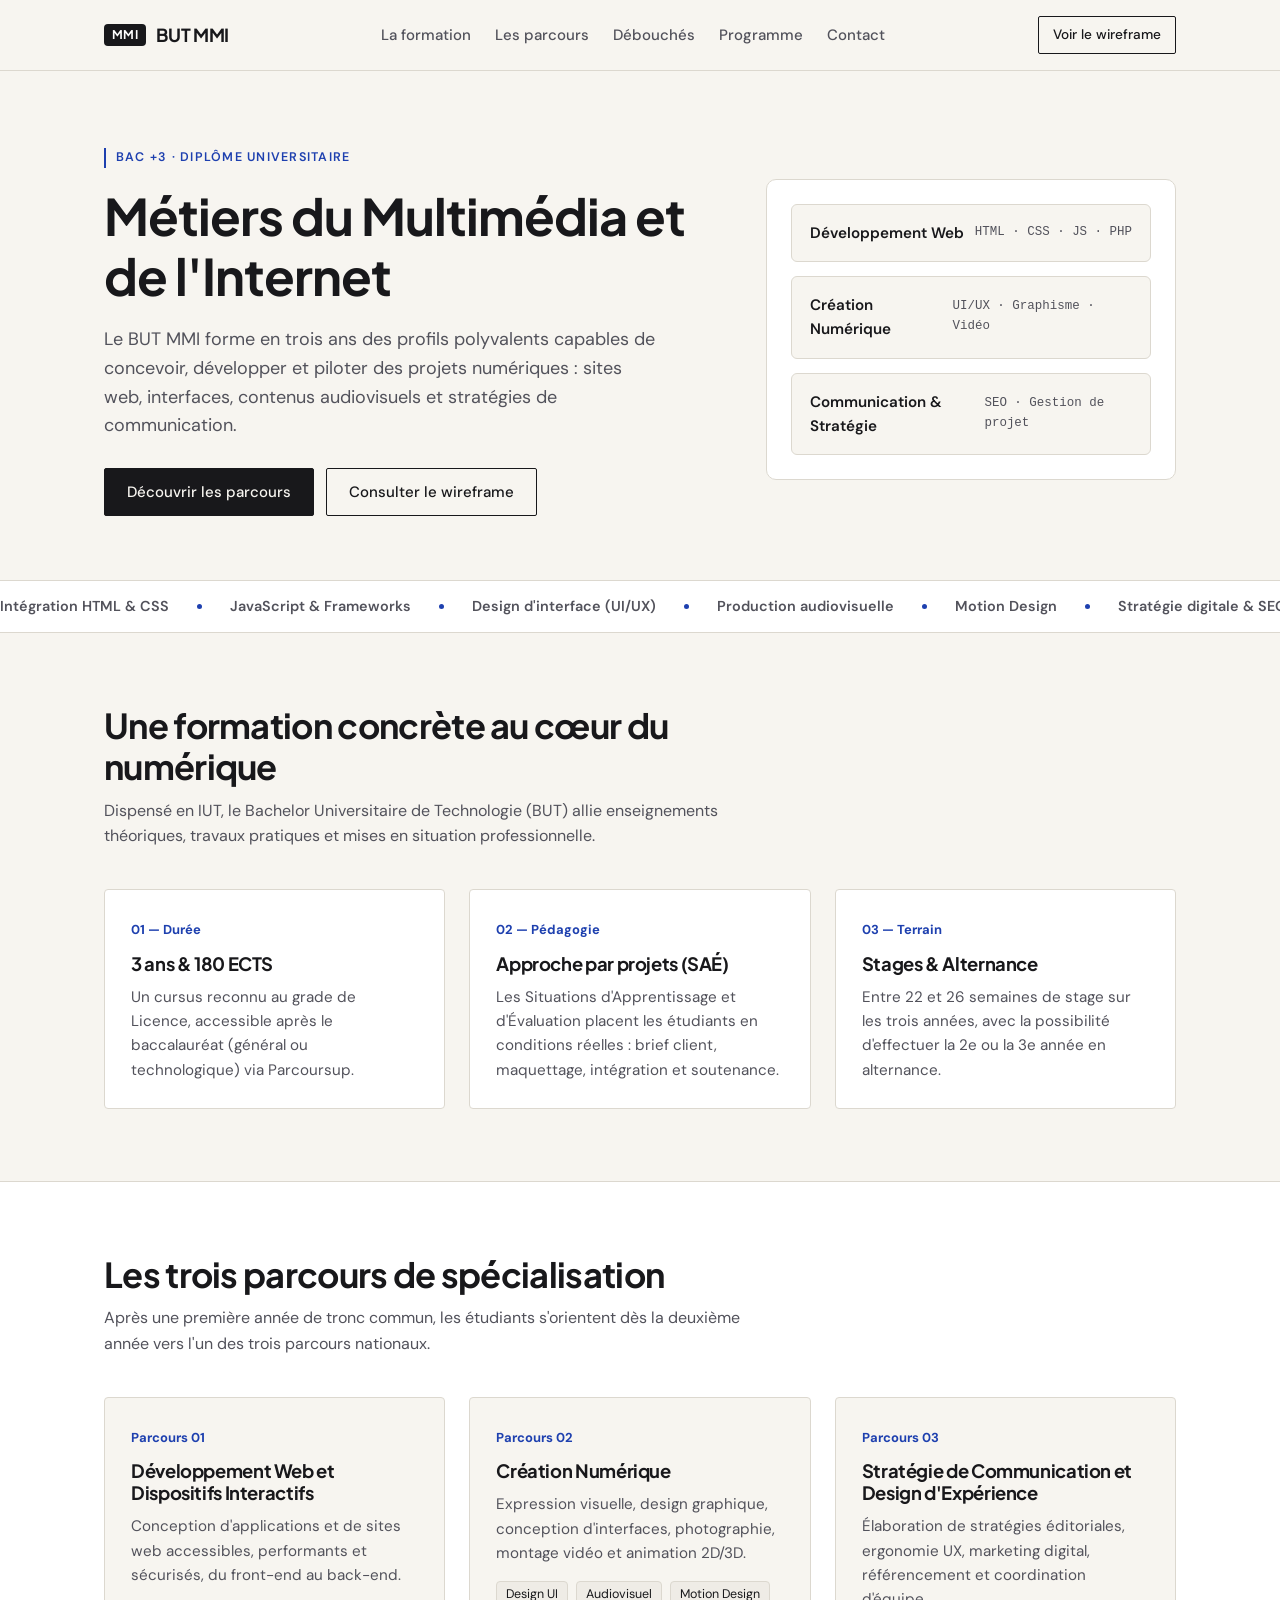
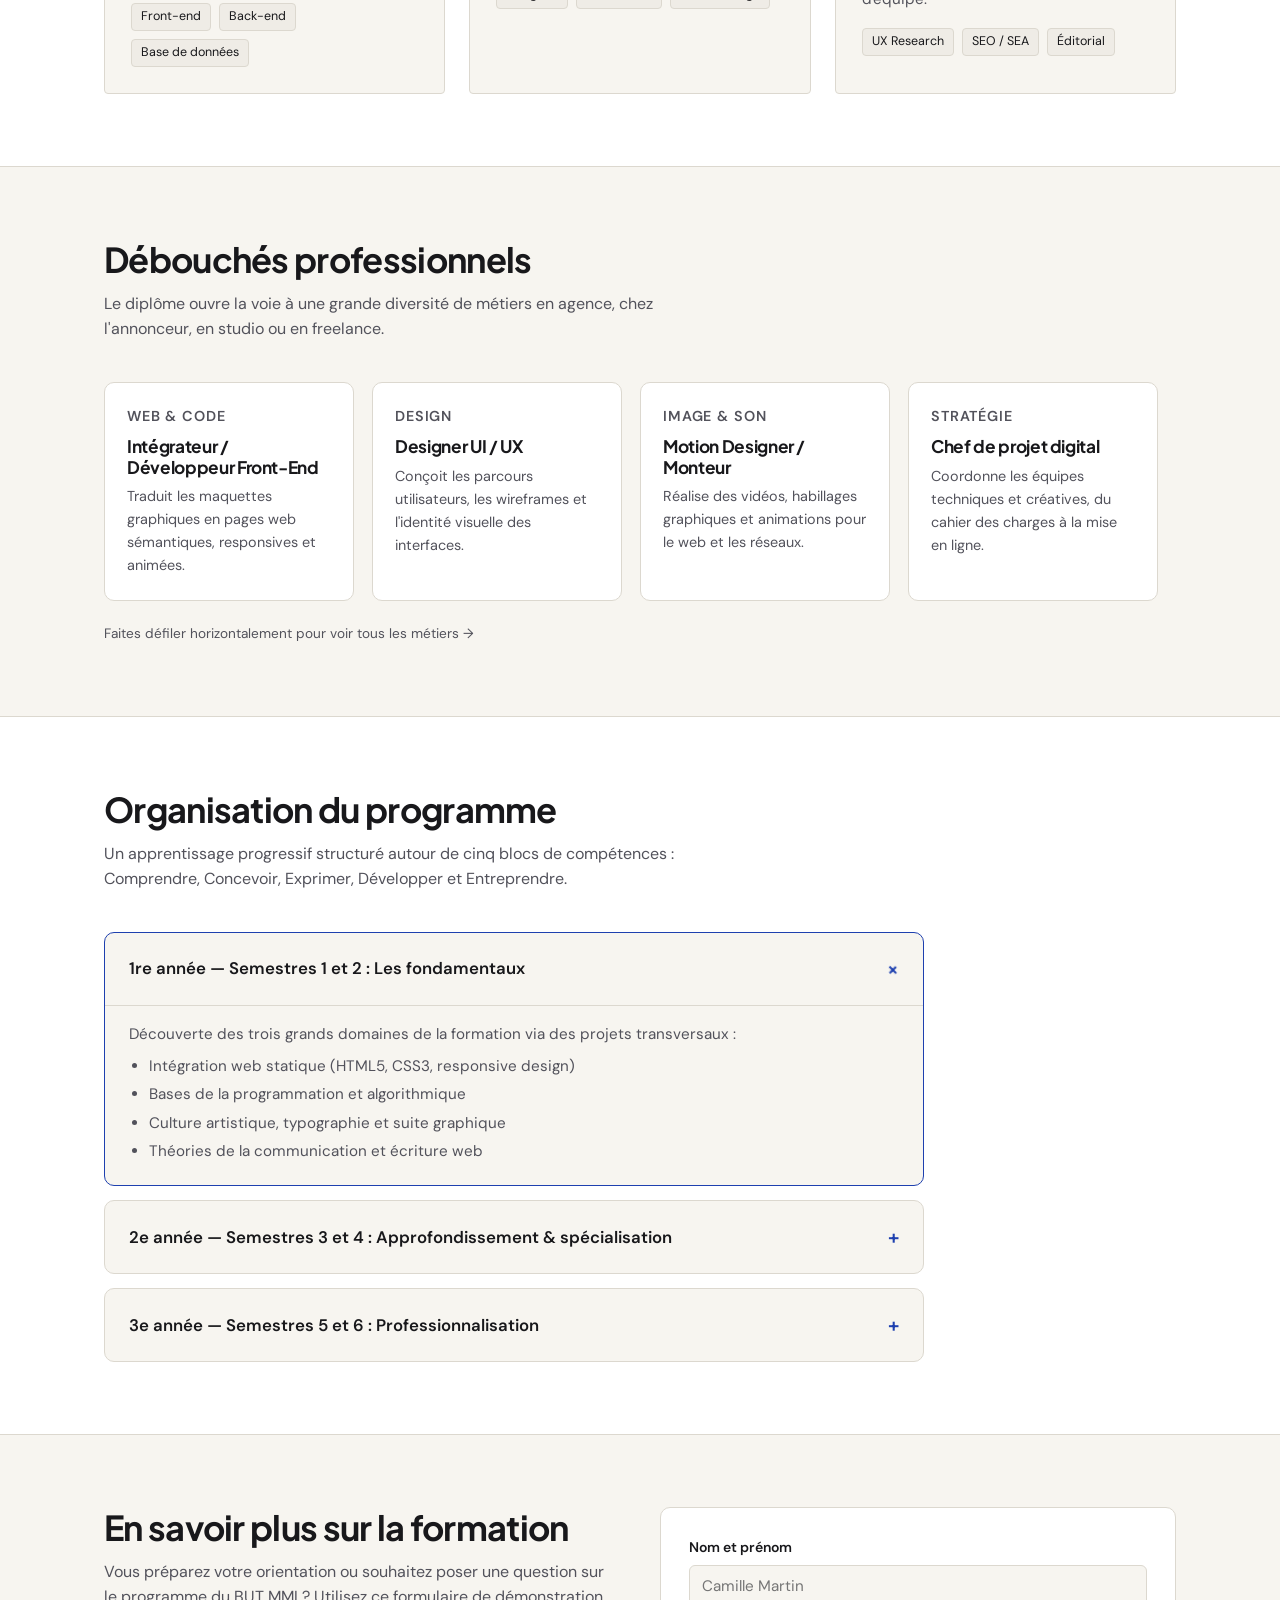
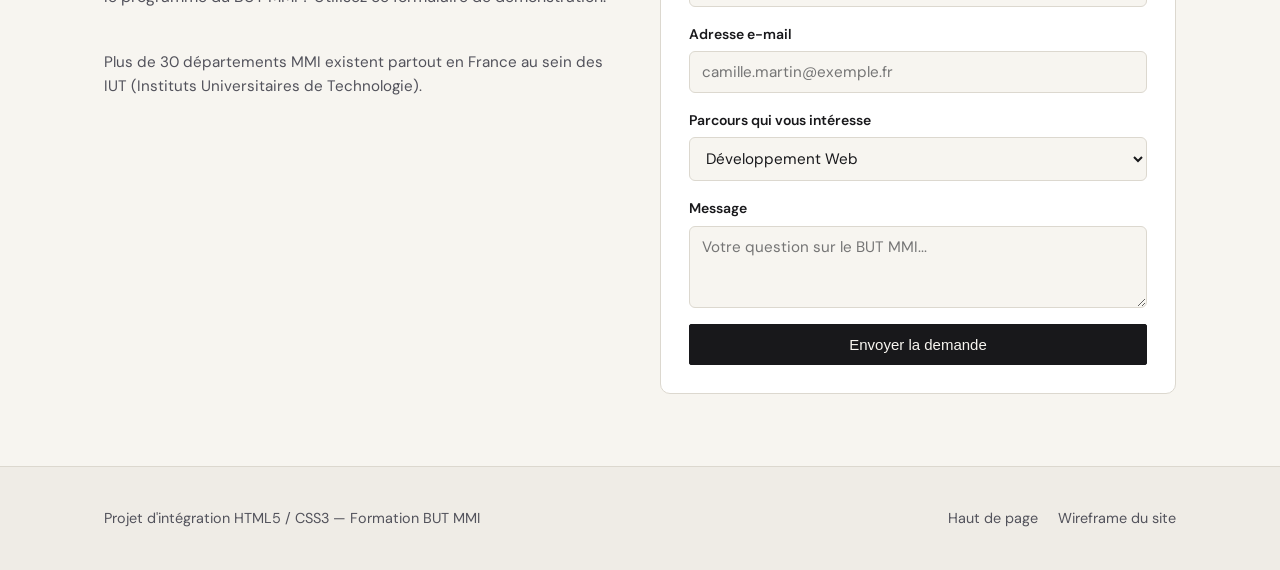
==== index.html @ 10b9d6cc "Intégration site BUT MMI + wireframe" ====
<!DOCTYPE html>
<html lang="fr">
<head>
  <meta charset="UTF-8">
  <meta name="viewport" content="width=device-width, initial-scale=1.0">
  <title>BUT MMI — Métiers du Multimédia et de l'Internet</title>
  <meta name="description" content="Présentation de la formation BUT MMI : parcours, programme, débouchés et compétences du numérique.">
  <link rel="preconnect" href="https://fonts.googleapis.com">
  <link rel="preconnect" href="https://fonts.gstatic.com" crossorigin>
  <link href="https://fonts.googleapis.com/css2?family=DM+Sans:wght@400;500;600&family=Plus+Jakarta+Sans:wght@600;700&display=swap" rel="stylesheet">
  <link rel="stylesheet" href="style.css">
</head>
<body>

  <!-- Navigation principale sticky -->
  <header class="site-header">
    <div class="container header-inner">
      <a href="#top" class="logo">
        <span class="logo-badge">MMI</span>
        <span>BUT MMI</span>
      </a>

      <nav aria-label="Navigation principale">
        <ul class="nav-list">
          <li><a href="#formation" class="nav-link">La formation</a></li>
          <li><a href="#parcours" class="nav-link">Les parcours</a></li>
          <li><a href="#debouches" class="nav-link">Débouchés</a></li>
          <li><a href="#programme" class="nav-link">Programme</a></li>
          <li><a href="#contact" class="nav-link">Contact</a></li>
        </ul>
      </nav>

      <a href="wireframe.html" class="nav-wireframe">Voir le wireframe</a>
    </div>
  </header>

  <main id="top">

    <!-- Section Hero -->
    <section class="hero">
      <div class="container hero-grid">
        <div class="anim-fade">
          <span class="eyebrow">Bac +3 · Diplôme universitaire</span>
          <h1>Métiers du Multimédia et de l'Internet</h1>
          <p class="hero-lead">
            Le BUT MMI forme en trois ans des profils polyvalents capables de concevoir,
            développer et piloter des projets numériques : sites web, interfaces,
            contenus audiovisuels et stratégies de communication.
          </p>
          <div class="hero-actions">
            <a href="#parcours" class="btn btn-primary">Découvrir les parcours</a>
            <a href="wireframe.html" class="btn btn-secondary">Consulter le wireframe</a>
          </div>
        </div>

        <aside class="hero-visual anim-fade anim-delay-2" aria-label="Les 3 piliers du BUT MMI">
          <div class="pillar-box">
            <span class="pillar-title">Développement Web</span>
            <span class="pillar-tag">HTML · CSS · JS · PHP</span>
          </div>
          <div class="pillar-box">
            <span class="pillar-title">Création Numérique</span>
            <span class="pillar-tag">UI/UX · Graphisme · Vidéo</span>
          </div>
          <div class="pillar-box">
            <span class="pillar-title">Communication &amp; Stratégie</span>
            <span class="pillar-tag">SEO · Gestion de projet</span>
          </div>
        </aside>
      </div>
    </section>

    <!-- Bandeau défilant horizontal (CSS pur) -->
    <div class="marquee" aria-label="Compétences enseignées en MMI">
      <div class="marquee-track">
        <div class="marquee-group">
          <span class="marquee-item">Intégration HTML &amp; CSS</span>
          <span class="marquee-dot" aria-hidden="true"></span>
          <span class="marquee-item">JavaScript &amp; Frameworks</span>
          <span class="marquee-dot" aria-hidden="true"></span>
          <span class="marquee-item">Design d'interface (UI/UX)</span>
          <span class="marquee-dot" aria-hidden="true"></span>
          <span class="marquee-item">Production audiovisuelle</span>
          <span class="marquee-dot" aria-hidden="true"></span>
          <span class="marquee-item">Motion Design</span>
          <span class="marquee-dot" aria-hidden="true"></span>
          <span class="marquee-item">Stratégie digitale &amp; SEO</span>
          <span class="marquee-dot" aria-hidden="true"></span>
          <span class="marquee-item">Gestion de projet agile</span>
          <span class="marquee-dot" aria-hidden="true"></span>
        </div>
        <!-- Duplication pour boucle continue sans coupure -->
        <div class="marquee-group" aria-hidden="true">
          <span class="marquee-item">Intégration HTML &amp; CSS</span>
          <span class="marquee-dot"></span>
          <span class="marquee-item">JavaScript &amp; Frameworks</span>
          <span class="marquee-dot"></span>
          <span class="marquee-item">Design d'interface (UI/UX)</span>
          <span class="marquee-dot"></span>
          <span class="marquee-item">Production audiovisuelle</span>
          <span class="marquee-dot"></span>
          <span class="marquee-item">Motion Design</span>
          <span class="marquee-dot"></span>
          <span class="marquee-item">Stratégie digitale &amp; SEO</span>
          <span class="marquee-dot"></span>
          <span class="marquee-item">Gestion de projet agile</span>
          <span class="marquee-dot"></span>
        </div>
      </div>
    </div>

    <!-- Section 1 : La formation en bref -->
    <section id="formation" class="section">
      <div class="container">
        <header class="section-header">
          <h2>Une formation concrète au cœur du numérique</h2>
          <p>
            Dispensé en IUT, le Bachelor Universitaire de Technologie (BUT) allie
            enseignements théoriques, travaux pratiques et mises en situation professionnelle.
          </p>
        </header>

        <div class="grid-3">
          <article class="card">
            <span class="card-num">01 — Durée</span>
            <h3>3 ans &amp; 180 ECTS</h3>
            <p>
              Un cursus reconnu au grade de Licence, accessible après le baccalauréat
              (général ou technologique) via Parcoursup.
            </p>
          </article>

          <article class="card">
            <span class="card-num">02 — Pédagogie</span>
            <h3>Approche par projets (SAÉ)</h3>
            <p>
              Les Situations d'Apprentissage et d'Évaluation placent les étudiants en
              conditions réelles : brief client, maquettage, intégration et soutenance.
            </p>
          </article>

          <article class="card">
            <span class="card-num">03 — Terrain</span>
            <h3>Stages &amp; Alternance</h3>
            <p>
              Entre 22 et 26 semaines de stage sur les trois années, avec la possibilité
              d'effectuer la 2e ou la 3e année en alternance.
            </p>
          </article>
        </div>
      </div>
    </section>

    <!-- Section 2 : Les 3 parcours nationaux -->
    <section id="parcours" class="section section-alt">
      <div class="container">
        <header class="section-header">
          <h2>Les trois parcours de spécialisation</h2>
          <p>
            Après une première année de tronc commun, les étudiants s'orientent dès la
            deuxième année vers l'un des trois parcours nationaux.
          </p>
        </header>

        <div class="grid-3">
          <article class="card">
            <span class="card-num">Parcours 01</span>
            <h3>Développement Web et Dispositifs Interactifs</h3>
            <p>
              Conception d'applications et de sites web accessibles, performants et
              sécurisés, du front-end au back-end.
            </p>
            <div class="card-tags">
              <span class="tag">Front-end</span>
              <span class="tag">Back-end</span>
              <span class="tag">Base de données</span>
            </div>
          </article>

          <article class="card">
            <span class="card-num">Parcours 02</span>
            <h3>Création Numérique</h3>
            <p>
              Expression visuelle, design graphique, conception d'interfaces,
              photographie, montage vidéo et animation 2D/3D.
            </p>
            <div class="card-tags">
              <span class="tag">Design UI</span>
              <span class="tag">Audiovisuel</span>
              <span class="tag">Motion Design</span>
            </div>
          </article>

          <article class="card">
            <span class="card-num">Parcours 03</span>
            <h3>Stratégie de Communication et Design d'Expérience</h3>
            <p>
              Élaboration de stratégies éditoriales, ergonomie UX, marketing digital,
              référencement et coordination d'équipe.
            </p>
            <div class="card-tags">
              <span class="tag">UX Research</span>
              <span class="tag">SEO / SEA</span>
              <span class="tag">Éditorial</span>
            </div>
          </article>
        </div>
      </div>
    </section>

    <!-- Section 3 : Débouchés (défilement horizontal scroll-snap) -->
    <section id="debouches" class="section">
      <div class="container">
        <header class="section-header">
          <h2>Débouchés professionnels</h2>
          <p>
            Le diplôme ouvre la voie à une grande diversité de métiers en agence,
            chez l'annonceur, en studio ou en freelance.
          </p>
        </header>

        <div class="jobs-track">
          <article class="job-card">
            <p class="job-sector">Web &amp; Code</p>
            <h3>Intégrateur / Développeur Front-End</h3>
            <p>Traduit les maquettes graphiques en pages web sémantiques, responsives et animées.</p>
          </article>

          <article class="job-card">
            <p class="job-sector">Design</p>
            <h3>Designer UI / UX</h3>
            <p>Conçoit les parcours utilisateurs, les wireframes et l'identité visuelle des interfaces.</p>
          </article>

          <article class="job-card">
            <p class="job-sector">Image &amp; Son</p>
            <h3>Motion Designer / Monteur</h3>
            <p>Réalise des vidéos, habillages graphiques et animations pour le web et les réseaux.</p>
          </article>

          <article class="job-card">
            <p class="job-sector">Stratégie</p>
            <h3>Chef de projet digital</h3>
            <p>Coordonne les équipes techniques et créatives, du cahier des charges à la mise en ligne.</p>
          </article>

          <article class="job-card">
            <p class="job-sector">Communication</p>
            <h3>Chargé de communication numérique</h3>
            <p>Pilote la présence en ligne, la création de contenus et l'animation des communautés.</p>
          </article>
        </div>
        <p class="scroll-hint">Faites défiler horizontalement pour voir tous les métiers →</p>
      </div>
    </section>

    <!-- Section 4 : Programme par année (accordéon HTML5) -->
    <section id="programme" class="section section-alt">
      <div class="container">
        <header class="section-header">
          <h2>Organisation du programme</h2>
          <p>
            Un apprentissage progressif structuré autour de cinq blocs de compétences :
            Comprendre, Concevoir, Exprimer, Développer et Entreprendre.
          </p>
        </header>

        <div class="accordion">
          <details class="accordion-item" open>
            <summary>
              <span>1re année — Semestres 1 et 2 : Les fondamentaux</span>
              <span class="accordion-icon" aria-hidden="true">+</span>
            </summary>
            <div class="accordion-content">
              <p>Découverte des trois grands domaines de la formation via des projets transversaux :</p>
              <ul>
                <li>Intégration web statique (HTML5, CSS3, responsive design)</li>
                <li>Bases de la programmation et algorithmique</li>
                <li>Culture artistique, typographie et suite graphique</li>
                <li>Théories de la communication et écriture web</li>
              </ul>
            </div>
          </details>

          <details class="accordion-item">
            <summary>
              <span>2e année — Semestres 3 et 4 : Approfondissement &amp; spécialisation</span>
              <span class="accordion-icon" aria-hidden="true">+</span>
            </summary>
            <div class="accordion-content">
              <p>Choix du parcours de spécialisation et premier stage long en entreprise :</p>
              <ul>
                <li>Développement dynamique, bases de données et CMS</li>
                <li>Conception UX/UI avancée et prototypage interactif</li>
                <li>Production audiovisuelle en équipe</li>
                <li>Stage obligatoire de 8 à 12 semaines</li>
              </ul>
            </div>
          </details>

          <details class="accordion-item">
            <summary>
              <span>3e année — Semestres 5 et 6 : Professionnalisation</span>
              <span class="accordion-icon" aria-hidden="true">+</span>
            </summary>
            <div class="accordion-content">
              <p>Consolidation de l'expertise métier, souvent réalisée en alternance :</p>
              <ul>
                <li>Projets d'envergure en autonomie complète</li>
                <li>Architecture web, accessibilité et éco-conception</li>
                <li>Stage de fin d'études (14 à 16 semaines) ou contrat d'apprentissage</li>
                <li>Préparation à l'insertion professionnelle ou à la poursuite en Master</li>
              </ul>
            </div>
          </details>
        </div>
      </div>
    </section>

    <!-- Section 5 : Contact -->
    <section id="contact" class="section">
      <div class="container contact-grid">
        <div>
          <header class="section-header">
            <h2>En savoir plus sur la formation</h2>
            <p>
              Vous préparez votre orientation ou souhaitez poser une question sur le
              programme du BUT MMI ? Utilisez ce formulaire de démonstration.
            </p>
          </header>
          <p style="color: var(--ink-muted); font-size: 0.95rem;">
            Plus de 30 départements MMI existent partout en France au sein des IUT
            (Instituts Universitaires de Technologie).
          </p>
        </div>

        <form class="contact-form" action="#" method="get">
          <div class="form-group">
            <label for="nom">Nom et prénom</label>
            <input type="text" id="nom" name="nom" placeholder="Camille Martin" required>
          </div>
          <div class="form-group">
            <label for="email">Adresse e-mail</label>
            <input type="email" id="email" name="email" placeholder="camille.martin@exemple.fr" required>
          </div>
          <div class="form-group">
            <label for="parcours-select">Parcours qui vous intéresse</label>
            <select id="parcours-select" name="parcours">
              <option value="dev">Développement Web</option>
              <option value="crea">Création Numérique</option>
              <option value="strat">Stratégie de Communication</option>
            </select>
          </div>
          <div class="form-group">
            <label for="message">Message</label>
            <textarea id="message" name="message" rows="3" placeholder="Votre question sur le BUT MMI..."></textarea>
          </div>
          <button type="submit" class="btn btn-primary">Envoyer la demande</button>
        </form>
      </div>
    </section>

  </main>

  <footer class="site-footer">
    <div class="container footer-inner">
      <p>Projet d'intégration HTML5 / CSS3 — Formation BUT MMI</p>
      <div class="footer-links">
        <a href="#top">Haut de page</a>
        <a href="wireframe.html">Wireframe du site</a>
      </div>
    </div>
  </footer>

</body>
</html>
---- style.css ----
/* ==========================================================================
   Site BUT MMI — Feuille de style principale
   Intégration HTML5 / CSS3 sobre, éditoriale et responsive
   ========================================================================== */

:root {
  --bg: #f7f5f0;
  --surface: #ffffff;
  --surface-alt: #efece6;
  --ink: #18181b;
  --ink-muted: #52525b;
  --border: #dcd8cf;
  --accent: #1e40af;
  --accent-hover: #1e3a8a;
  --accent-soft: #e0e7ff;
  --radius: 10px;
  --radius-sm: 6px;
  --max-width: 1120px;
  --transition: 0.28s cubic-bezier(0.22, 1, 0.36, 1);
}

/* Reset minimal */
*,
*::before,
*::after {
  box-sizing: border-box;
  margin: 0;
  padding: 0;
}

html {
  scroll-behavior: smooth;
  scroll-padding-top: 80px;
}

body {
  font-family: "DM Sans", -apple-system, BlinkMacSystemFont, "Segoe UI", Roboto, sans-serif;
  background-color: var(--bg);
  color: var(--ink);
  line-height: 1.6;
  font-size: 16px;
  -webkit-font-smoothing: antialiased;
}

h1, h2, h3, .logo {
  font-family: "Plus Jakarta Sans", -apple-system, BlinkMacSystemFont, "Segoe UI", sans-serif;
  letter-spacing: -0.02em;
  line-height: 1.2;
}

a {
  color: inherit;
  text-decoration: none;
}

ul {
  list-style: none;
}

.container {
  width: 100%;
  max-width: var(--max-width);
  margin: 0 auto;
  padding: 0 24px;
}

/* ==========================================================================
   Animations CSS (Apparition & Défilement)
   ========================================================================== */

@keyframes fadeUp {
  from {
    opacity: 0;
    transform: translateY(18px);
  }
  to {
    opacity: 1;
    transform: translateY(0);
  }
}

@keyframes marqueeScroll {
  from {
    transform: translateX(0);
  }
  to {
    transform: translateX(-50%);
  }
}

.anim-fade {
  animation: fadeUp 0.7s var(--transition) both;
}

.anim-delay-1 {
  animation-delay: 0.1s;
}

.anim-delay-2 {
  animation-delay: 0.2s;
}

.anim-delay-3 {
  animation-delay: 0.3s;
}

/* Respect des préférences d'accessibilité */
@media (prefers-reduced-motion: reduce) {
  html {
    scroll-behavior: auto;
  }
  .anim-fade {
    animation: none;
  }
  .marquee-track {
    animation: none !important;
  }
}

/* ==========================================================================
   Header & Navigation sticky
   ========================================================================== */

.site-header {
  position: sticky;
  top: 0;
  z-index: 100;
  background-color: rgba(247, 245, 240, 0.92);
  backdrop-filter: blur(8px);
  border-bottom: 1px solid var(--border);
}

.header-inner {
  display: flex;
  align-items: center;
  justify-content: space-between;
  height: 70px;
  gap: 20px;
}

.logo {
  font-weight: 700;
  font-size: 1.125rem;
  display: inline-flex;
  align-items: center;
  gap: 10px;
}

.logo-badge {
  display: inline-flex;
  align-items: center;
  justify-content: center;
  background-color: var(--ink);
  color: var(--surface);
  font-size: 0.75rem;
  font-weight: 700;
  padding: 4px 8px;
  border-radius: 4px;
  letter-spacing: 0.04em;
}

.nav-list {
  display: flex;
  align-items: center;
  gap: 24px;
}

.nav-link {
  font-size: 0.9375rem;
  color: var(--ink-muted);
  font-weight: 500;
  position: relative;
  padding: 4px 0;
  transition: color var(--transition);
}

.nav-link::after {
  content: "";
  position: absolute;
  left: 0;
  bottom: 0;
  width: 0;
  height: 2px;
  background-color: var(--accent);
  transition: width var(--transition);
}

.nav-link:hover,
.nav-link:focus-visible {
  color: var(--ink);
}

.nav-link:hover::after,
.nav-link:focus-visible::after {
  width: 100%;
}

.nav-wireframe {
  padding: 7px 14px;
  border: 1px solid var(--ink);
  border-radius: 2px;
  background-color: transparent;
  color: var(--ink);
  font-size: 0.85rem;
  font-weight: 500;
  transition: background-color var(--transition), color var(--transition);
}

.nav-wireframe:hover {
  background-color: var(--ink);
  color: var(--surface);
}

/* ==========================================================================
   Boutons (style éditorial sobre, sans effet flottant)
   ========================================================================== */

.btn {
  display: inline-flex;
  align-items: center;
  justify-content: center;
  padding: 11px 22px;
  border-radius: 2px;
  font-weight: 500;
  font-size: 0.9375rem;
  cursor: pointer;
  border: 1px solid var(--ink);
  transition: background-color var(--transition), color var(--transition), border-color var(--transition);
}

.btn-primary {
  background-color: var(--ink);
  color: var(--bg);
}

.btn-primary:hover {
  background-color: var(--accent);
  border-color: var(--accent);
  color: #ffffff;
}

.btn-secondary {
  background-color: transparent;
  color: var(--ink);
}

.btn-secondary:hover {
  background-color: var(--surface-alt);
}

/* ==========================================================================
   Section Hero
   ========================================================================== */

.hero {
  padding: 72px 0 64px;
}

.hero-grid {
  display: grid;
  grid-template-columns: 1.2fr 0.8fr;
  gap: 48px;
  align-items: center;
}

.eyebrow {
  display: inline-block;
  font-size: 0.78rem;
  font-weight: 600;
  text-transform: uppercase;
  letter-spacing: 0.1em;
  color: var(--accent);
  border-left: 2px solid var(--accent);
  padding-left: 10px;
  margin-bottom: 18px;
}

.hero h1 {
  font-size: clamp(2.1rem, 4vw, 3.15rem);
  font-weight: 700;
  margin-bottom: 18px;
}

.hero-lead {
  font-size: 1.125rem;
  color: var(--ink-muted);
  margin-bottom: 28px;
  max-width: 560px;
}

.hero-actions {
  display: flex;
  flex-wrap: wrap;
  gap: 12px;
}

/* Composition visuelle géométrique (sans image IA) */
.hero-visual {
  background-color: var(--surface);
  border: 1px solid var(--border);
  border-radius: var(--radius);
  padding: 24px;
  display: grid;
  gap: 14px;
}

.pillar-box {
  background-color: var(--bg);
  border: 1px solid var(--border);
  border-radius: var(--radius-sm);
  padding: 16px 18px;
  display: flex;
  justify-content: space-between;
  align-items: center;
  transition: transform var(--transition), border-color var(--transition);
}

.pillar-box:hover {
  transform: translateX(6px);
  border-color: var(--accent);
}

.pillar-title {
  font-weight: 600;
  font-size: 0.95rem;
}

.pillar-tag {
  font-size: 0.78rem;
  color: var(--ink-muted);
  font-family: ui-monospace, SFMono-Regular, Menlo, monospace;
}

/* ==========================================================================
   Bandeau défilant (Marquee CSS pur)
   ========================================================================== */

.marquee {
  border-top: 1px solid var(--border);
  border-bottom: 1px solid var(--border);
  background-color: var(--surface);
  overflow: hidden;
  padding: 14px 0;
}

.marquee-track {
  display: flex;
  width: max-content;
  animation: marqueeScroll 28s linear infinite;
}

.marquee:hover .marquee-track {
  animation-play-state: paused;
}

.marquee-group {
  display: flex;
  align-items: center;
  gap: 28px;
  padding-right: 28px;
}

.marquee-item {
  font-size: 0.9rem;
  font-weight: 600;
  color: var(--ink-muted);
  white-space: nowrap;
}

.marquee-dot {
  width: 5px;
  height: 5px;
  border-radius: 50%;
  background-color: var(--accent);
}

/* ==========================================================================
   Sections génériques
   ========================================================================== */

.section {
  padding: 72px 0;
}

.section-alt {
  background-color: var(--surface);
  border-top: 1px solid var(--border);
  border-bottom: 1px solid var(--border);
}

.section-header {
  max-width: 640px;
  margin-bottom: 40px;
}

.section-header h2 {
  font-size: clamp(1.6rem, 2.8vw, 2.15rem);
  margin-bottom: 10px;
}

.section-header p {
  color: var(--ink-muted);
}

/* ==========================================================================
   Grilles & Cartes
   ========================================================================== */

.grid-3 {
  display: grid;
  grid-template-columns: repeat(3, 1fr);
  gap: 24px;
}

.card {
  background-color: var(--surface);
  border: 1px solid var(--border);
  border-radius: 4px;
  padding: 26px;
  transition: border-color var(--transition), background-color var(--transition);
}

.section-alt .card {
  background-color: var(--bg);
}

.card:hover {
  border-color: var(--ink);
}

.card-num {
  display: inline-block;
  font-size: 0.8125rem;
  font-weight: 700;
  color: var(--accent);
  margin-bottom: 12px;
}

.card h3 {
  font-size: 1.15rem;
  margin-bottom: 10px;
}

.card p {
  color: var(--ink-muted);
  font-size: 0.95rem;
}

.card-tags {
  display: flex;
  flex-wrap: wrap;
  gap: 8px;
  margin-top: 16px;
}

.tag {
  font-size: 0.78rem;
  padding: 3px 9px;
  border-radius: 4px;
  background-color: var(--surface-alt);
  color: var(--ink);
  border: 1px solid var(--border);
}

/* ==========================================================================
   Débouchés : défilement horizontal avec scroll-snap
   ========================================================================== */

.jobs-track {
  display: grid;
  grid-auto-flow: column;
  grid-auto-columns: minmax(250px, 1fr);
  gap: 18px;
  overflow-x: auto;
  scroll-snap-type: x mandatory;
  padding-bottom: 14px;
  scrollbar-width: thin;
  scrollbar-color: var(--border) transparent;
}

.job-card {
  scroll-snap-align: start;
  background-color: var(--surface);
  border: 1px solid var(--border);
  border-radius: var(--radius);
  padding: 22px;
  transition: border-color var(--transition), transform var(--transition);
}

.job-card:hover {
  border-color: var(--accent);
  transform: translateY(-3px);
}

.job-sector {
  font-size: 0.75rem;
  font-weight: 600;
  text-transform: uppercase;
  letter-spacing: 0.06em;
  color: var(--accent);
  margin-bottom: 8px;
}

.job-card h3 {
  font-size: 1.08rem;
  margin-bottom: 8px;
}

.job-card p {
  font-size: 0.9rem;
  color: var(--ink-muted);
}

.scroll-hint {
  font-size: 0.85rem;
  color: var(--ink-muted);
  margin-top: 8px;
}

/* ==========================================================================
   Programme : Accordéon HTML5 natif (<details> / <summary>)
   ========================================================================== */

.accordion {
  display: grid;
  gap: 14px;
  max-width: 820px;
}

.accordion-item {
  background-color: var(--bg);
  border: 1px solid var(--border);
  border-radius: var(--radius);
  overflow: hidden;
  transition: border-color var(--transition);
}

.accordion-item[open] {
  border-color: var(--accent);
}

.accordion-item summary {
  padding: 20px 24px;
  font-weight: 600;
  font-size: 1.05rem;
  cursor: pointer;
  list-style: none;
  display: flex;
  justify-content: space-between;
  align-items: center;
}

.accordion-item summary::-webkit-details-marker {
  display: none;
}

.accordion-icon {
  font-size: 1.25rem;
  color: var(--accent);
  transition: transform var(--transition);
}

.accordion-item[open] .accordion-icon {
  transform: rotate(45deg);
}

.accordion-content {
  padding: 0 24px 22px;
  color: var(--ink-muted);
  font-size: 0.95rem;
  border-top: 1px solid var(--border);
  padding-top: 16px;
}

.accordion-content ul {
  list-style: disc;
  padding-left: 20px;
  margin-top: 8px;
  display: grid;
  gap: 4px;
}

/* ==========================================================================
   Contact & Formulaire simple
   ========================================================================== */

.contact-grid {
  display: grid;
  grid-template-columns: 1fr 1fr;
  gap: 40px;
  align-items: start;
}

.contact-form {
  background-color: var(--surface);
  border: 1px solid var(--border);
  border-radius: var(--radius);
  padding: 28px;
  display: grid;
  gap: 16px;
}

.form-group {
  display: grid;
  gap: 6px;
}

.form-group label {
  font-size: 0.875rem;
  font-weight: 600;
}

.form-group input,
.form-group textarea,
.form-group select {
  width: 100%;
  padding: 10px 12px;
  border: 1px solid var(--border);
  border-radius: var(--radius-sm);
  font-family: inherit;
  font-size: 0.95rem;
  background-color: var(--bg);
  color: var(--ink);
  transition: border-color var(--transition), background-color var(--transition);
}

.form-group input:focus,
.form-group textarea:focus,
.form-group select:focus {
  outline: none;
  border-color: var(--accent);
  background-color: var(--surface);
}

/* ==========================================================================
   Footer
   ========================================================================== */

.site-footer {
  border-top: 1px solid var(--border);
  padding: 40px 0;
  background-color: var(--surface-alt);
  font-size: 0.9rem;
  color: var(--ink-muted);
}

.footer-inner {
  display: flex;
  flex-wrap: wrap;
  justify-content: space-between;
  align-items: center;
  gap: 16px;
}

.footer-links {
  display: flex;
  gap: 20px;
}

.footer-links a:hover {
  color: var(--ink);
  text-decoration: underline;
}

/* ==========================================================================
   Responsive
   ========================================================================== */

@media (max-width: 900px) {
  .hero-grid,
  .grid-3,
  .contact-grid {
    grid-template-columns: 1fr;
  }

  .hero {
    padding: 48px 0;
  }
}

@media (max-width: 680px) {
  .nav-list {
    display: none;
  }

  .section {
    padding: 52px 0;
  }
}
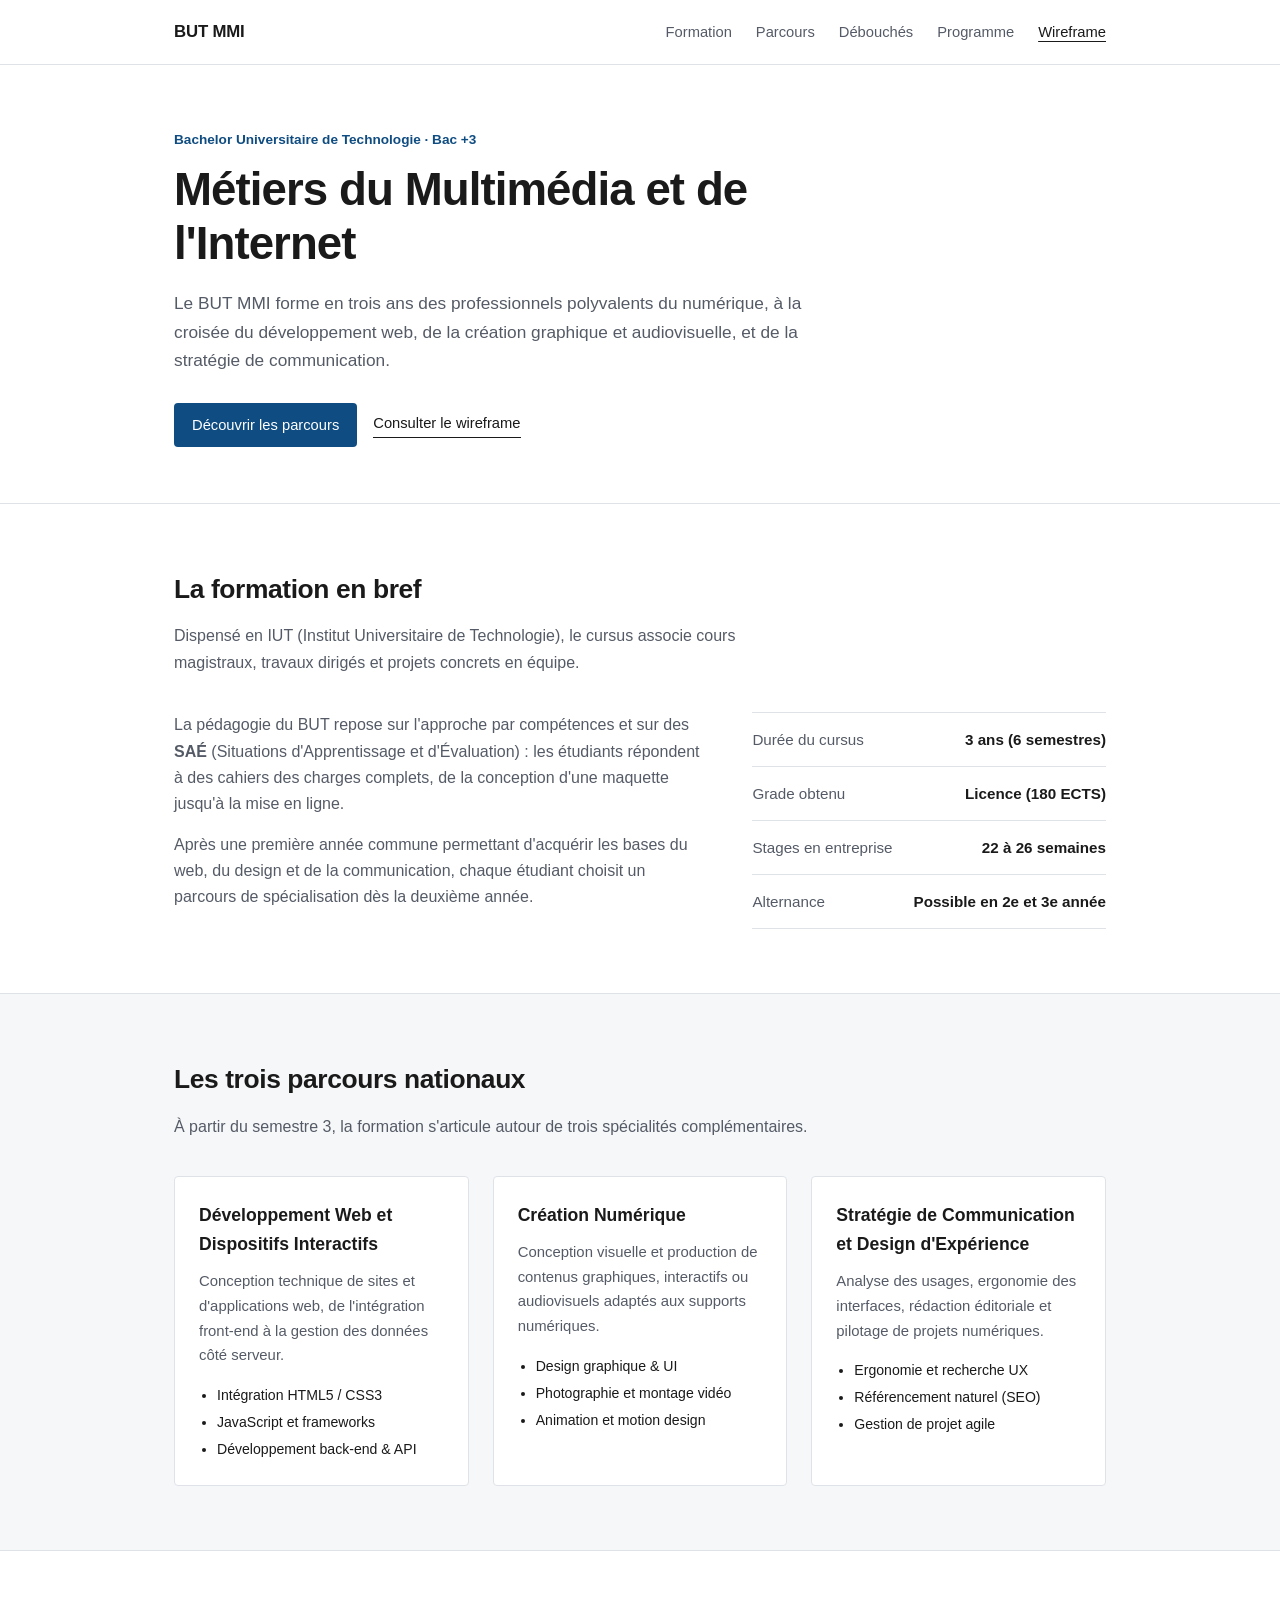
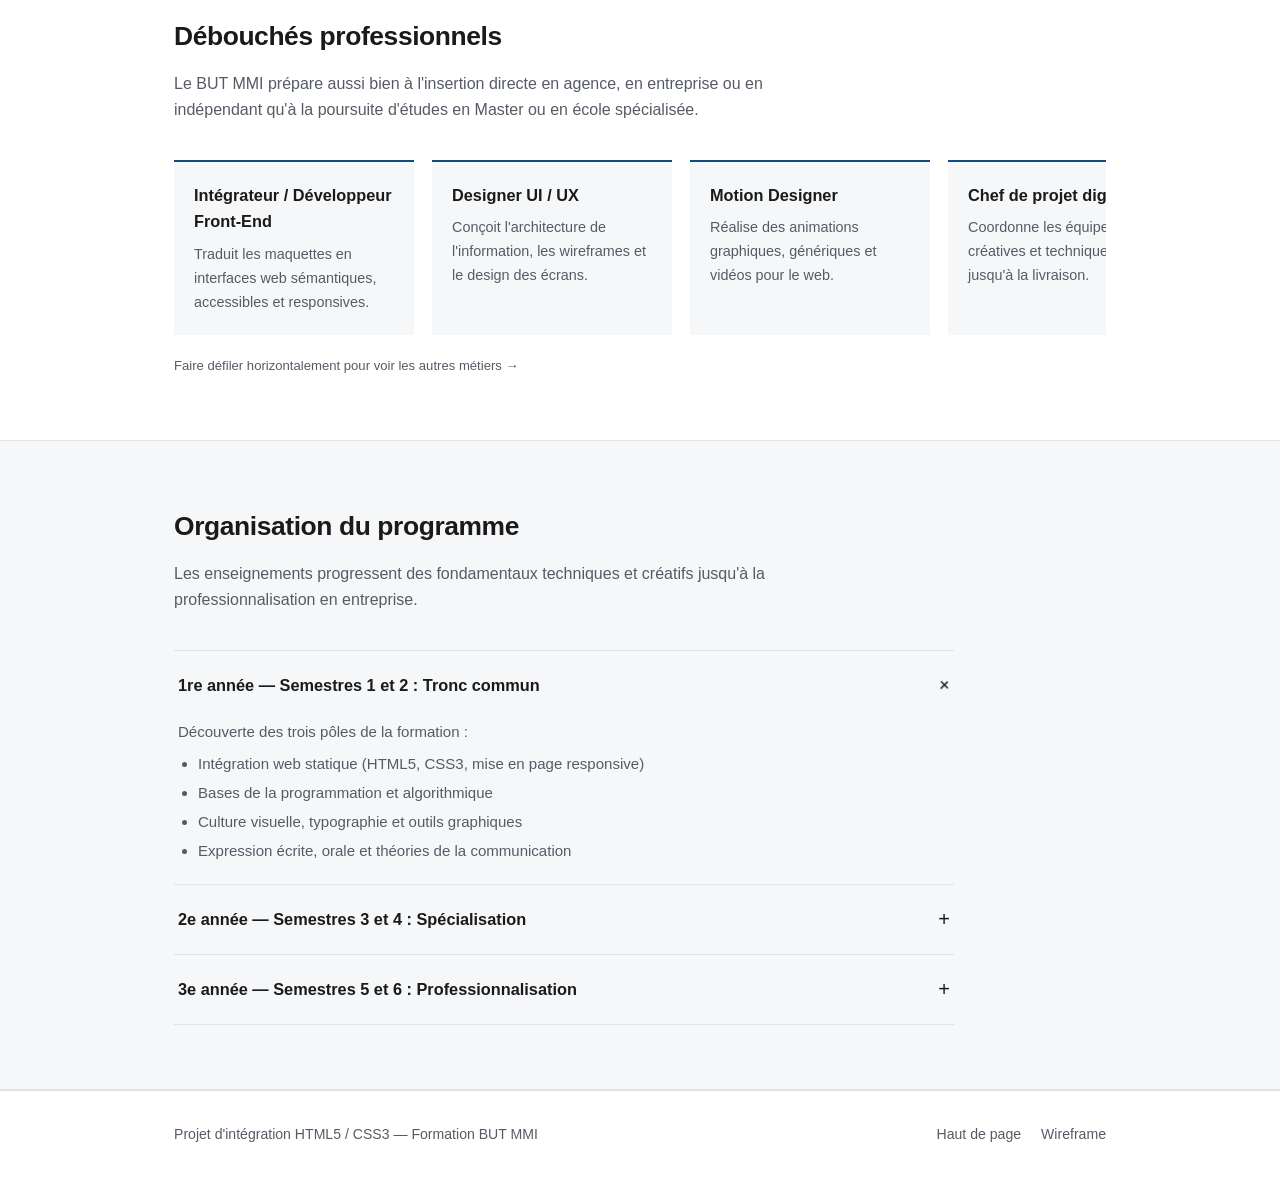
==== commit 0ac61d6a: "Refonte sobre et naturelle (sans style IA)" ====
--- a/index.html
+++ b/index.html
@@ -4,359 +4,235 @@
   <meta charset="UTF-8">
   <meta name="viewport" content="width=device-width, initial-scale=1.0">
   <title>BUT MMI — Métiers du Multimédia et de l'Internet</title>
-  <meta name="description" content="Présentation de la formation BUT MMI : parcours, programme, débouchés et compétences du numérique.">
-  <link rel="preconnect" href="https://fonts.googleapis.com">
-  <link rel="preconnect" href="https://fonts.gstatic.com" crossorigin>
-  <link href="https://fonts.googleapis.com/css2?family=DM+Sans:wght@400;500;600&family=Plus+Jakarta+Sans:wght@600;700&display=swap" rel="stylesheet">
+  <meta name="description" content="Présentation de la formation BUT MMI : organisation des études, parcours, débouchés et programme.">
   <link rel="stylesheet" href="style.css">
 </head>
 <body>
 
-  <!-- Navigation principale sticky -->
   <header class="site-header">
     <div class="container header-inner">
-      <a href="#top" class="logo">
-        <span class="logo-badge">MMI</span>
-        <span>BUT MMI</span>
-      </a>
+      <a href="#top" class="site-title">BUT MMI</a>
 
       <nav aria-label="Navigation principale">
         <ul class="nav-list">
-          <li><a href="#formation" class="nav-link">La formation</a></li>
-          <li><a href="#parcours" class="nav-link">Les parcours</a></li>
-          <li><a href="#debouches" class="nav-link">Débouchés</a></li>
-          <li><a href="#programme" class="nav-link">Programme</a></li>
-          <li><a href="#contact" class="nav-link">Contact</a></li>
+          <li><a href="#formation">Formation</a></li>
+          <li><a href="#parcours">Parcours</a></li>
+          <li><a href="#debouches">Débouchés</a></li>
+          <li><a href="#programme">Programme</a></li>
+          <li><a href="wireframe.html" class="nav-wf">Wireframe</a></li>
         </ul>
       </nav>
-
-      <a href="wireframe.html" class="nav-wireframe">Voir le wireframe</a>
     </div>
   </header>
 
   <main id="top">
 
-    <!-- Section Hero -->
     <section class="hero">
-      <div class="container hero-grid">
-        <div class="anim-fade">
-          <span class="eyebrow">Bac +3 · Diplôme universitaire</span>
-          <h1>Métiers du Multimédia et de l'Internet</h1>
-          <p class="hero-lead">
-            Le BUT MMI forme en trois ans des profils polyvalents capables de concevoir,
-            développer et piloter des projets numériques : sites web, interfaces,
-            contenus audiovisuels et stratégies de communication.
-          </p>
-          <div class="hero-actions">
-            <a href="#parcours" class="btn btn-primary">Découvrir les parcours</a>
-            <a href="wireframe.html" class="btn btn-secondary">Consulter le wireframe</a>
+      <div class="container fade-in">
+        <p class="hero-kicker">Bachelor Universitaire de Technologie · Bac +3</p>
+        <h1>Métiers du Multimédia et de l'Internet</h1>
+        <p class="hero-desc">
+          Le BUT MMI forme en trois ans des professionnels polyvalents du numérique,
+          à la croisée du développement web, de la création graphique et audiovisuelle,
+          et de la stratégie de communication.
+        </p>
+        <div class="hero-links">
+          <a href="#parcours" class="btn-link">Découvrir les parcours</a>
+          <a href="wireframe.html" class="text-link">Consulter le wireframe</a>
+        </div>
+      </div>
+    </section>
+
+    <section id="formation" class="section">
+      <div class="container">
+        <h2 class="section-title">La formation en bref</h2>
+        <p class="section-intro">
+          Dispensé en IUT (Institut Universitaire de Technologie), le cursus associe
+          cours magistraux, travaux dirigés et projets concrets en équipe.
+        </p>
+
+        <div class="split-layout">
+          <div class="split-text">
+            <p>
+              La pédagogie du BUT repose sur l'approche par compétences et sur des
+              <strong>SAÉ</strong> (Situations d'Apprentissage et d'Évaluation) : les
+              étudiants répondent à des cahiers des charges complets, de la conception
+              d'une maquette jusqu'à la mise en ligne.
+            </p>
+            <p>
+              Après une première année commune permettant d'acquérir les bases du web,
+              du design et de la communication, chaque étudiant choisit un parcours de
+              spécialisation dès la deuxième année.
+            </p>
           </div>
-        </div>
-
-        <aside class="hero-visual anim-fade anim-delay-2" aria-label="Les 3 piliers du BUT MMI">
-          <div class="pillar-box">
-            <span class="pillar-title">Développement Web</span>
-            <span class="pillar-tag">HTML · CSS · JS · PHP</span>
-          </div>
-          <div class="pillar-box">
-            <span class="pillar-title">Création Numérique</span>
-            <span class="pillar-tag">UI/UX · Graphisme · Vidéo</span>
-          </div>
-          <div class="pillar-box">
-            <span class="pillar-title">Communication &amp; Stratégie</span>
-            <span class="pillar-tag">SEO · Gestion de projet</span>
-          </div>
-        </aside>
-      </div>
-    </section>
-
-    <!-- Bandeau défilant horizontal (CSS pur) -->
-    <div class="marquee" aria-label="Compétences enseignées en MMI">
-      <div class="marquee-track">
-        <div class="marquee-group">
-          <span class="marquee-item">Intégration HTML &amp; CSS</span>
-          <span class="marquee-dot" aria-hidden="true"></span>
-          <span class="marquee-item">JavaScript &amp; Frameworks</span>
-          <span class="marquee-dot" aria-hidden="true"></span>
-          <span class="marquee-item">Design d'interface (UI/UX)</span>
-          <span class="marquee-dot" aria-hidden="true"></span>
-          <span class="marquee-item">Production audiovisuelle</span>
-          <span class="marquee-dot" aria-hidden="true"></span>
-          <span class="marquee-item">Motion Design</span>
-          <span class="marquee-dot" aria-hidden="true"></span>
-          <span class="marquee-item">Stratégie digitale &amp; SEO</span>
-          <span class="marquee-dot" aria-hidden="true"></span>
-          <span class="marquee-item">Gestion de projet agile</span>
-          <span class="marquee-dot" aria-hidden="true"></span>
-        </div>
-        <!-- Duplication pour boucle continue sans coupure -->
-        <div class="marquee-group" aria-hidden="true">
-          <span class="marquee-item">Intégration HTML &amp; CSS</span>
-          <span class="marquee-dot"></span>
-          <span class="marquee-item">JavaScript &amp; Frameworks</span>
-          <span class="marquee-dot"></span>
-          <span class="marquee-item">Design d'interface (UI/UX)</span>
-          <span class="marquee-dot"></span>
-          <span class="marquee-item">Production audiovisuelle</span>
-          <span class="marquee-dot"></span>
-          <span class="marquee-item">Motion Design</span>
-          <span class="marquee-dot"></span>
-          <span class="marquee-item">Stratégie digitale &amp; SEO</span>
-          <span class="marquee-dot"></span>
-          <span class="marquee-item">Gestion de projet agile</span>
-          <span class="marquee-dot"></span>
-        </div>
-      </div>
-    </div>
-
-    <!-- Section 1 : La formation en bref -->
-    <section id="formation" class="section">
-      <div class="container">
-        <header class="section-header">
-          <h2>Une formation concrète au cœur du numérique</h2>
-          <p>
-            Dispensé en IUT, le Bachelor Universitaire de Technologie (BUT) allie
-            enseignements théoriques, travaux pratiques et mises en situation professionnelle.
-          </p>
-        </header>
-
-        <div class="grid-3">
-          <article class="card">
-            <span class="card-num">01 — Durée</span>
-            <h3>3 ans &amp; 180 ECTS</h3>
-            <p>
-              Un cursus reconnu au grade de Licence, accessible après le baccalauréat
-              (général ou technologique) via Parcoursup.
-            </p>
-          </article>
-
-          <article class="card">
-            <span class="card-num">02 — Pédagogie</span>
-            <h3>Approche par projets (SAÉ)</h3>
-            <p>
-              Les Situations d'Apprentissage et d'Évaluation placent les étudiants en
-              conditions réelles : brief client, maquettage, intégration et soutenance.
-            </p>
-          </article>
-
-          <article class="card">
-            <span class="card-num">03 — Terrain</span>
-            <h3>Stages &amp; Alternance</h3>
-            <p>
-              Entre 22 et 26 semaines de stage sur les trois années, avec la possibilité
-              d'effectuer la 2e ou la 3e année en alternance.
-            </p>
-          </article>
-        </div>
-      </div>
-    </section>
-
-    <!-- Section 2 : Les 3 parcours nationaux -->
+
+          <dl class="facts-list">
+            <div class="facts-row">
+              <dt>Durée du cursus</dt>
+              <dd>3 ans (6 semestres)</dd>
+            </div>
+            <div class="facts-row">
+              <dt>Grade obtenu</dt>
+              <dd>Licence (180 ECTS)</dd>
+            </div>
+            <div class="facts-row">
+              <dt>Stages en entreprise</dt>
+              <dd>22 à 26 semaines</dd>
+            </div>
+            <div class="facts-row">
+              <dt>Alternance</dt>
+              <dd>Possible en 2e et 3e année</dd>
+            </div>
+          </dl>
+        </div>
+      </div>
+    </section>
+
     <section id="parcours" class="section section-alt">
       <div class="container">
-        <header class="section-header">
-          <h2>Les trois parcours de spécialisation</h2>
-          <p>
-            Après une première année de tronc commun, les étudiants s'orientent dès la
-            deuxième année vers l'un des trois parcours nationaux.
-          </p>
-        </header>
-
-        <div class="grid-3">
-          <article class="card">
-            <span class="card-num">Parcours 01</span>
+        <h2 class="section-title">Les trois parcours nationaux</h2>
+        <p class="section-intro">
+          À partir du semestre 3, la formation s'articule autour de trois spécialités
+          complémentaires.
+        </p>
+
+        <div class="tracks-grid">
+          <article class="track-item">
             <h3>Développement Web et Dispositifs Interactifs</h3>
             <p>
-              Conception d'applications et de sites web accessibles, performants et
-              sécurisés, du front-end au back-end.
-            </p>
-            <div class="card-tags">
-              <span class="tag">Front-end</span>
-              <span class="tag">Back-end</span>
-              <span class="tag">Base de données</span>
-            </div>
-          </article>
-
-          <article class="card">
-            <span class="card-num">Parcours 02</span>
+              Conception technique de sites et d'applications web, de l'intégration
+              front-end à la gestion des données côté serveur.
+            </p>
+            <ul class="track-list">
+              <li>Intégration HTML5 / CSS3</li>
+              <li>JavaScript et frameworks</li>
+              <li>Développement back-end &amp; API</li>
+            </ul>
+          </article>
+
+          <article class="track-item">
             <h3>Création Numérique</h3>
             <p>
-              Expression visuelle, design graphique, conception d'interfaces,
-              photographie, montage vidéo et animation 2D/3D.
-            </p>
-            <div class="card-tags">
-              <span class="tag">Design UI</span>
-              <span class="tag">Audiovisuel</span>
-              <span class="tag">Motion Design</span>
-            </div>
-          </article>
-
-          <article class="card">
-            <span class="card-num">Parcours 03</span>
+              Conception visuelle et production de contenus graphiques, interactifs
+              ou audiovisuels adaptés aux supports numériques.
+            </p>
+            <ul class="track-list">
+              <li>Design graphique &amp; UI</li>
+              <li>Photographie et montage vidéo</li>
+              <li>Animation et motion design</li>
+            </ul>
+          </article>
+
+          <article class="track-item">
             <h3>Stratégie de Communication et Design d'Expérience</h3>
             <p>
-              Élaboration de stratégies éditoriales, ergonomie UX, marketing digital,
-              référencement et coordination d'équipe.
-            </p>
-            <div class="card-tags">
-              <span class="tag">UX Research</span>
-              <span class="tag">SEO / SEA</span>
-              <span class="tag">Éditorial</span>
-            </div>
-          </article>
-        </div>
-      </div>
-    </section>
-
-    <!-- Section 3 : Débouchés (défilement horizontal scroll-snap) -->
+              Analyse des usages, ergonomie des interfaces, rédaction éditoriale et
+              pilotage de projets numériques.
+            </p>
+            <ul class="track-list">
+              <li>Ergonomie et recherche UX</li>
+              <li>Référencement naturel (SEO)</li>
+              <li>Gestion de projet agile</li>
+            </ul>
+          </article>
+        </div>
+      </div>
+    </section>
+
     <section id="debouches" class="section">
       <div class="container">
-        <header class="section-header">
-          <h2>Débouchés professionnels</h2>
-          <p>
-            Le diplôme ouvre la voie à une grande diversité de métiers en agence,
-            chez l'annonceur, en studio ou en freelance.
-          </p>
-        </header>
-
-        <div class="jobs-track">
-          <article class="job-card">
-            <p class="job-sector">Web &amp; Code</p>
+        <h2 class="section-title">Débouchés professionnels</h2>
+        <p class="section-intro">
+          Le BUT MMI prépare aussi bien à l'insertion directe en agence, en entreprise
+          ou en indépendant qu'à la poursuite d'études en Master ou en école spécialisée.
+        </p>
+
+        <div class="jobs-scroll">
+          <article class="job-box">
             <h3>Intégrateur / Développeur Front-End</h3>
-            <p>Traduit les maquettes graphiques en pages web sémantiques, responsives et animées.</p>
-          </article>
-
-          <article class="job-card">
-            <p class="job-sector">Design</p>
+            <p>Traduit les maquettes en interfaces web sémantiques, accessibles et responsives.</p>
+          </article>
+
+          <article class="job-box">
             <h3>Designer UI / UX</h3>
-            <p>Conçoit les parcours utilisateurs, les wireframes et l'identité visuelle des interfaces.</p>
-          </article>
-
-          <article class="job-card">
-            <p class="job-sector">Image &amp; Son</p>
-            <h3>Motion Designer / Monteur</h3>
-            <p>Réalise des vidéos, habillages graphiques et animations pour le web et les réseaux.</p>
-          </article>
-
-          <article class="job-card">
-            <p class="job-sector">Stratégie</p>
+            <p>Conçoit l'architecture de l'information, les wireframes et le design des écrans.</p>
+          </article>
+
+          <article class="job-box">
+            <h3>Motion Designer</h3>
+            <p>Réalise des animations graphiques, génériques et vidéos pour le web.</p>
+          </article>
+
+          <article class="job-box">
             <h3>Chef de projet digital</h3>
-            <p>Coordonne les équipes techniques et créatives, du cahier des charges à la mise en ligne.</p>
-          </article>
-
-          <article class="job-card">
-            <p class="job-sector">Communication</p>
-            <h3>Chargé de communication numérique</h3>
-            <p>Pilote la présence en ligne, la création de contenus et l'animation des communautés.</p>
-          </article>
-        </div>
-        <p class="scroll-hint">Faites défiler horizontalement pour voir tous les métiers →</p>
-      </div>
-    </section>
-
-    <!-- Section 4 : Programme par année (accordéon HTML5) -->
+            <p>Coordonne les équipes créatives et techniques du brief jusqu'à la livraison.</p>
+          </article>
+
+          <article class="job-box">
+            <h3>Chargé de communication</h3>
+            <p>Élabore la stratégie éditoriale et anime la présence numérique d'une organisation.</p>
+          </article>
+        </div>
+        <p class="scroll-note">Faire défiler horizontalement pour voir les autres métiers →</p>
+      </div>
+    </section>
+
     <section id="programme" class="section section-alt">
       <div class="container">
-        <header class="section-header">
-          <h2>Organisation du programme</h2>
-          <p>
-            Un apprentissage progressif structuré autour de cinq blocs de compétences :
-            Comprendre, Concevoir, Exprimer, Développer et Entreprendre.
-          </p>
-        </header>
-
-        <div class="accordion">
-          <details class="accordion-item" open>
+        <h2 class="section-title">Organisation du programme</h2>
+        <p class="section-intro">
+          Les enseignements progressent des fondamentaux techniques et créatifs jusqu'à
+          la professionnalisation en entreprise.
+        </p>
+
+        <div class="syllabus">
+          <details class="syllabus-item" open>
             <summary>
-              <span>1re année — Semestres 1 et 2 : Les fondamentaux</span>
-              <span class="accordion-icon" aria-hidden="true">+</span>
+              <span>1re année — Semestres 1 et 2 : Tronc commun</span>
+              <span class="syllabus-plus" aria-hidden="true">+</span>
             </summary>
-            <div class="accordion-content">
-              <p>Découverte des trois grands domaines de la formation via des projets transversaux :</p>
+            <div class="syllabus-body">
+              <p>Découverte des trois pôles de la formation :</p>
               <ul>
-                <li>Intégration web statique (HTML5, CSS3, responsive design)</li>
+                <li>Intégration web statique (HTML5, CSS3, mise en page responsive)</li>
                 <li>Bases de la programmation et algorithmique</li>
-                <li>Culture artistique, typographie et suite graphique</li>
-                <li>Théories de la communication et écriture web</li>
+                <li>Culture visuelle, typographie et outils graphiques</li>
+                <li>Expression écrite, orale et théories de la communication</li>
               </ul>
             </div>
           </details>
 
-          <details class="accordion-item">
+          <details class="syllabus-item">
             <summary>
-              <span>2e année — Semestres 3 et 4 : Approfondissement &amp; spécialisation</span>
-              <span class="accordion-icon" aria-hidden="true">+</span>
+              <span>2e année — Semestres 3 et 4 : Spécialisation</span>
+              <span class="syllabus-plus" aria-hidden="true">+</span>
             </summary>
-            <div class="accordion-content">
-              <p>Choix du parcours de spécialisation et premier stage long en entreprise :</p>
+            <div class="syllabus-body">
+              <p>Choix du parcours et premier stage long :</p>
               <ul>
-                <li>Développement dynamique, bases de données et CMS</li>
-                <li>Conception UX/UI avancée et prototypage interactif</li>
+                <li>Développement web dynamique et bases de données</li>
+                <li>Prototypage d'interfaces et tests utilisateurs</li>
                 <li>Production audiovisuelle en équipe</li>
                 <li>Stage obligatoire de 8 à 12 semaines</li>
               </ul>
             </div>
           </details>
 
-          <details class="accordion-item">
+          <details class="syllabus-item">
             <summary>
               <span>3e année — Semestres 5 et 6 : Professionnalisation</span>
-              <span class="accordion-icon" aria-hidden="true">+</span>
+              <span class="syllabus-plus" aria-hidden="true">+</span>
             </summary>
-            <div class="accordion-content">
-              <p>Consolidation de l'expertise métier, souvent réalisée en alternance :</p>
+            <div class="syllabus-body">
+              <p>Mise en pratique avancée, souvent en alternance :</p>
               <ul>
-                <li>Projets d'envergure en autonomie complète</li>
-                <li>Architecture web, accessibilité et éco-conception</li>
+                <li>Projets tutorés complets en autonomie</li>
+                <li>Accessibilité numérique et éco-conception web</li>
                 <li>Stage de fin d'études (14 à 16 semaines) ou contrat d'apprentissage</li>
-                <li>Préparation à l'insertion professionnelle ou à la poursuite en Master</li>
               </ul>
             </div>
           </details>
         </div>
-      </div>
-    </section>
-
-    <!-- Section 5 : Contact -->
-    <section id="contact" class="section">
-      <div class="container contact-grid">
-        <div>
-          <header class="section-header">
-            <h2>En savoir plus sur la formation</h2>
-            <p>
-              Vous préparez votre orientation ou souhaitez poser une question sur le
-              programme du BUT MMI ? Utilisez ce formulaire de démonstration.
-            </p>
-          </header>
-          <p style="color: var(--ink-muted); font-size: 0.95rem;">
-            Plus de 30 départements MMI existent partout en France au sein des IUT
-            (Instituts Universitaires de Technologie).
-          </p>
-        </div>
-
-        <form class="contact-form" action="#" method="get">
-          <div class="form-group">
-            <label for="nom">Nom et prénom</label>
-            <input type="text" id="nom" name="nom" placeholder="Camille Martin" required>
-          </div>
-          <div class="form-group">
-            <label for="email">Adresse e-mail</label>
-            <input type="email" id="email" name="email" placeholder="camille.martin@exemple.fr" required>
-          </div>
-          <div class="form-group">
-            <label for="parcours-select">Parcours qui vous intéresse</label>
-            <select id="parcours-select" name="parcours">
-              <option value="dev">Développement Web</option>
-              <option value="crea">Création Numérique</option>
-              <option value="strat">Stratégie de Communication</option>
-            </select>
-          </div>
-          <div class="form-group">
-            <label for="message">Message</label>
-            <textarea id="message" name="message" rows="3" placeholder="Votre question sur le BUT MMI..."></textarea>
-          </div>
-          <button type="submit" class="btn btn-primary">Envoyer la demande</button>
-        </form>
       </div>
     </section>
 
@@ -367,7 +243,7 @@
       <p>Projet d'intégration HTML5 / CSS3 — Formation BUT MMI</p>
       <div class="footer-links">
         <a href="#top">Haut de page</a>
-        <a href="wireframe.html">Wireframe du site</a>
+        <a href="wireframe.html">Wireframe</a>
       </div>
     </div>
   </footer>
--- a/style.css
+++ b/style.css
@@ -1,25 +1,17 @@
 /* ==========================================================================
-   Site BUT MMI — Feuille de style principale
-   Intégration HTML5 / CSS3 sobre, éditoriale et responsive
+   BUT MMI — Feuille de style (intégration sobre HTML5 / CSS3)
    ========================================================================== */
 
 :root {
-  --bg: #f7f5f0;
-  --surface: #ffffff;
-  --surface-alt: #efece6;
-  --ink: #18181b;
-  --ink-muted: #52525b;
-  --border: #dcd8cf;
-  --accent: #1e40af;
-  --accent-hover: #1e3a8a;
-  --accent-soft: #e0e7ff;
-  --radius: 10px;
-  --radius-sm: 6px;
-  --max-width: 1120px;
-  --transition: 0.28s cubic-bezier(0.22, 1, 0.36, 1);
-}
-
-/* Reset minimal */
+  --bg: #ffffff;
+  --bg-alt: #f6f7f9;
+  --text: #1a1a1a;
+  --text-muted: #555b66;
+  --border: #dfe3e8;
+  --accent: #0f4c81;
+  --max-width: 980px;
+}
+
 *,
 *::before,
 *::after {
@@ -30,31 +22,20 @@
 
 html {
   scroll-behavior: smooth;
-  scroll-padding-top: 80px;
+  scroll-padding-top: 72px;
 }
 
 body {
-  font-family: "DM Sans", -apple-system, BlinkMacSystemFont, "Segoe UI", Roboto, sans-serif;
+  font-family: -apple-system, BlinkMacSystemFont, "Segoe UI", Roboto, Helvetica, Arial, sans-serif;
   background-color: var(--bg);
-  color: var(--ink);
-  line-height: 1.6;
+  color: var(--text);
+  line-height: 1.65;
   font-size: 16px;
-  -webkit-font-smoothing: antialiased;
-}
-
-h1, h2, h3, .logo {
-  font-family: "Plus Jakarta Sans", -apple-system, BlinkMacSystemFont, "Segoe UI", sans-serif;
-  letter-spacing: -0.02em;
-  line-height: 1.2;
 }
 
 a {
   color: inherit;
   text-decoration: none;
-}
-
-ul {
-  list-style: none;
 }
 
 .container {
@@ -65,13 +46,13 @@
 }
 
 /* ==========================================================================
-   Animations CSS (Apparition & Défilement)
-   ========================================================================== */
-
-@keyframes fadeUp {
+   Animations CSS discrètes
+   ========================================================================== */
+
+@keyframes slideIn {
   from {
     opacity: 0;
-    transform: translateY(18px);
+    transform: translateY(12px);
   }
   to {
     opacity: 1;
@@ -79,54 +60,28 @@
   }
 }
 
-@keyframes marqueeScroll {
-  from {
-    transform: translateX(0);
-  }
-  to {
-    transform: translateX(-50%);
-  }
-}
-
-.anim-fade {
-  animation: fadeUp 0.7s var(--transition) both;
-}
-
-.anim-delay-1 {
-  animation-delay: 0.1s;
-}
-
-.anim-delay-2 {
-  animation-delay: 0.2s;
-}
-
-.anim-delay-3 {
-  animation-delay: 0.3s;
-}
-
-/* Respect des préférences d'accessibilité */
+.fade-in {
+  animation: slideIn 0.55s ease-out both;
+}
+
 @media (prefers-reduced-motion: reduce) {
   html {
     scroll-behavior: auto;
   }
-  .anim-fade {
+  .fade-in {
     animation: none;
   }
-  .marquee-track {
-    animation: none !important;
-  }
-}
-
-/* ==========================================================================
-   Header & Navigation sticky
+}
+
+/* ==========================================================================
+   Header & Navigation
    ========================================================================== */
 
 .site-header {
   position: sticky;
   top: 0;
-  z-index: 100;
-  background-color: rgba(247, 245, 240, 0.92);
-  backdrop-filter: blur(8px);
+  z-index: 50;
+  background-color: rgba(255, 255, 255, 0.96);
   border-bottom: 1px solid var(--border);
 }
 
@@ -134,445 +89,308 @@
   display: flex;
   align-items: center;
   justify-content: space-between;
-  height: 70px;
-  gap: 20px;
-}
-
-.logo {
+  height: 64px;
+  gap: 24px;
+}
+
+.site-title {
   font-weight: 700;
-  font-size: 1.125rem;
-  display: inline-flex;
+  font-size: 1.05rem;
+  letter-spacing: -0.01em;
+}
+
+.nav-list {
+  display: flex;
   align-items: center;
-  gap: 10px;
-}
-
-.logo-badge {
-  display: inline-flex;
+  list-style: none;
+  gap: 24px;
+}
+
+.nav-list a {
+  font-size: 0.92rem;
+  color: var(--text-muted);
+  transition: color 0.2s ease;
+}
+
+.nav-list a:hover,
+.nav-list a:focus-visible {
+  color: var(--accent);
+}
+
+.nav-list .nav-wf {
+  color: var(--text);
+  text-decoration: underline;
+  text-underline-offset: 4px;
+}
+
+/* ==========================================================================
+   Hero sobre
+   ========================================================================== */
+
+.hero {
+  padding: 64px 0 56px;
+  border-bottom: 1px solid var(--border);
+}
+
+.hero-kicker {
+  font-size: 0.85rem;
+  font-weight: 600;
+  color: var(--accent);
+  margin-bottom: 12px;
+}
+
+.hero h1 {
+  font-size: clamp(2rem, 4vw, 2.85rem);
+  line-height: 1.18;
+  letter-spacing: -0.02em;
+  max-width: 720px;
+  margin-bottom: 18px;
+}
+
+.hero-desc {
+  font-size: 1.08rem;
+  color: var(--text-muted);
+  max-width: 640px;
+  margin-bottom: 28px;
+}
+
+.hero-links {
+  display: flex;
+  flex-wrap: wrap;
+  gap: 16px;
   align-items: center;
-  justify-content: center;
-  background-color: var(--ink);
-  color: var(--surface);
-  font-size: 0.75rem;
-  font-weight: 700;
-  padding: 4px 8px;
+}
+
+.btn-link {
+  display: inline-block;
+  padding: 10px 18px;
+  background-color: var(--accent);
+  color: #ffffff;
+  font-size: 0.92rem;
+  font-weight: 500;
   border-radius: 4px;
-  letter-spacing: 0.04em;
-}
-
-.nav-list {
-  display: flex;
-  align-items: center;
-  gap: 24px;
-}
-
-.nav-link {
-  font-size: 0.9375rem;
-  color: var(--ink-muted);
+  transition: background-color 0.2s ease;
+}
+
+.btn-link:hover {
+  background-color: #0b3a63;
+}
+
+.text-link {
+  font-size: 0.92rem;
   font-weight: 500;
-  position: relative;
-  padding: 4px 0;
-  transition: color var(--transition);
-}
-
-.nav-link::after {
-  content: "";
-  position: absolute;
-  left: 0;
-  bottom: 0;
-  width: 0;
-  height: 2px;
-  background-color: var(--accent);
-  transition: width var(--transition);
-}
-
-.nav-link:hover,
-.nav-link:focus-visible {
-  color: var(--ink);
-}
-
-.nav-link:hover::after,
-.nav-link:focus-visible::after {
-  width: 100%;
-}
-
-.nav-wireframe {
-  padding: 7px 14px;
-  border: 1px solid var(--ink);
-  border-radius: 2px;
-  background-color: transparent;
-  color: var(--ink);
-  font-size: 0.85rem;
-  font-weight: 500;
-  transition: background-color var(--transition), color var(--transition);
-}
-
-.nav-wireframe:hover {
-  background-color: var(--ink);
-  color: var(--surface);
-}
-
-/* ==========================================================================
-   Boutons (style éditorial sobre, sans effet flottant)
-   ========================================================================== */
-
-.btn {
-  display: inline-flex;
-  align-items: center;
-  justify-content: center;
-  padding: 11px 22px;
-  border-radius: 2px;
-  font-weight: 500;
-  font-size: 0.9375rem;
-  cursor: pointer;
-  border: 1px solid var(--ink);
-  transition: background-color var(--transition), color var(--transition), border-color var(--transition);
-}
-
-.btn-primary {
-  background-color: var(--ink);
-  color: var(--bg);
-}
-
-.btn-primary:hover {
-  background-color: var(--accent);
+  color: var(--text);
+  border-bottom: 1px solid var(--text);
+  padding-bottom: 2px;
+  transition: color 0.2s ease, border-color 0.2s ease;
+}
+
+.text-link:hover {
+  color: var(--accent);
   border-color: var(--accent);
-  color: #ffffff;
-}
-
-.btn-secondary {
-  background-color: transparent;
-  color: var(--ink);
-}
-
-.btn-secondary:hover {
-  background-color: var(--surface-alt);
-}
-
-/* ==========================================================================
-   Section Hero
-   ========================================================================== */
-
-.hero {
-  padding: 72px 0 64px;
-}
-
-.hero-grid {
+}
+
+/* ==========================================================================
+   Sections
+   ========================================================================== */
+
+.section {
+  padding: 64px 0;
+}
+
+.section-alt {
+  background-color: var(--bg-alt);
+  border-top: 1px solid var(--border);
+  border-bottom: 1px solid var(--border);
+}
+
+.section-title {
+  font-size: 1.65rem;
+  letter-spacing: -0.015em;
+  margin-bottom: 12px;
+}
+
+.section-intro {
+  color: var(--text-muted);
+  max-width: 640px;
+  margin-bottom: 36px;
+}
+
+/* ==========================================================================
+   Section 1 : Présentation + Chiffres clés (<dl>)
+   ========================================================================== */
+
+.split-layout {
   display: grid;
   grid-template-columns: 1.2fr 0.8fr;
   gap: 48px;
-  align-items: center;
-}
-
-.eyebrow {
-  display: inline-block;
-  font-size: 0.78rem;
+  align-items: start;
+}
+
+.split-text p + p {
+  margin-top: 14px;
+}
+
+.split-text p {
+  color: var(--text-muted);
+}
+
+.facts-list {
+  border-top: 1px solid var(--border);
+}
+
+.facts-row {
+  display: flex;
+  justify-content: space-between;
+  gap: 16px;
+  padding: 14px 0;
+  border-bottom: 1px solid var(--border);
+  font-size: 0.95rem;
+}
+
+.facts-row dt {
+  color: var(--text-muted);
+}
+
+.facts-row dd {
   font-weight: 600;
-  text-transform: uppercase;
-  letter-spacing: 0.1em;
-  color: var(--accent);
-  border-left: 2px solid var(--accent);
-  padding-left: 10px;
-  margin-bottom: 18px;
-}
-
-.hero h1 {
-  font-size: clamp(2.1rem, 4vw, 3.15rem);
-  font-weight: 700;
-  margin-bottom: 18px;
-}
-
-.hero-lead {
-  font-size: 1.125rem;
-  color: var(--ink-muted);
-  margin-bottom: 28px;
-  max-width: 560px;
-}
-
-.hero-actions {
-  display: flex;
-  flex-wrap: wrap;
-  gap: 12px;
-}
-
-/* Composition visuelle géométrique (sans image IA) */
-.hero-visual {
-  background-color: var(--surface);
-  border: 1px solid var(--border);
-  border-radius: var(--radius);
-  padding: 24px;
-  display: grid;
-  gap: 14px;
-}
-
-.pillar-box {
-  background-color: var(--bg);
-  border: 1px solid var(--border);
-  border-radius: var(--radius-sm);
-  padding: 16px 18px;
-  display: flex;
-  justify-content: space-between;
-  align-items: center;
-  transition: transform var(--transition), border-color var(--transition);
-}
-
-.pillar-box:hover {
-  transform: translateX(6px);
-  border-color: var(--accent);
-}
-
-.pillar-title {
-  font-weight: 600;
-  font-size: 0.95rem;
-}
-
-.pillar-tag {
-  font-size: 0.78rem;
-  color: var(--ink-muted);
-  font-family: ui-monospace, SFMono-Regular, Menlo, monospace;
-}
-
-/* ==========================================================================
-   Bandeau défilant (Marquee CSS pur)
-   ========================================================================== */
-
-.marquee {
-  border-top: 1px solid var(--border);
-  border-bottom: 1px solid var(--border);
-  background-color: var(--surface);
-  overflow: hidden;
-  padding: 14px 0;
-}
-
-.marquee-track {
-  display: flex;
-  width: max-content;
-  animation: marqueeScroll 28s linear infinite;
-}
-
-.marquee:hover .marquee-track {
-  animation-play-state: paused;
-}
-
-.marquee-group {
-  display: flex;
-  align-items: center;
-  gap: 28px;
-  padding-right: 28px;
-}
-
-.marquee-item {
-  font-size: 0.9rem;
-  font-weight: 600;
-  color: var(--ink-muted);
-  white-space: nowrap;
-}
-
-.marquee-dot {
-  width: 5px;
-  height: 5px;
-  border-radius: 50%;
-  background-color: var(--accent);
-}
-
-/* ==========================================================================
-   Sections génériques
-   ========================================================================== */
-
-.section {
-  padding: 72px 0;
-}
-
-.section-alt {
-  background-color: var(--surface);
-  border-top: 1px solid var(--border);
-  border-bottom: 1px solid var(--border);
-}
-
-.section-header {
-  max-width: 640px;
-  margin-bottom: 40px;
-}
-
-.section-header h2 {
-  font-size: clamp(1.6rem, 2.8vw, 2.15rem);
-  margin-bottom: 10px;
-}
-
-.section-header p {
-  color: var(--ink-muted);
-}
-
-/* ==========================================================================
-   Grilles & Cartes
-   ========================================================================== */
-
-.grid-3 {
+  text-align: right;
+}
+
+/* ==========================================================================
+   Section 2 : Les 3 parcours
+   ========================================================================== */
+
+.tracks-grid {
   display: grid;
   grid-template-columns: repeat(3, 1fr);
   gap: 24px;
 }
 
-.card {
-  background-color: var(--surface);
+.track-item {
+  background-color: var(--bg);
   border: 1px solid var(--border);
   border-radius: 4px;
-  padding: 26px;
-  transition: border-color var(--transition), background-color var(--transition);
-}
-
-.section-alt .card {
-  background-color: var(--bg);
-}
-
-.card:hover {
-  border-color: var(--ink);
-}
-
-.card-num {
-  display: inline-block;
-  font-size: 0.8125rem;
-  font-weight: 700;
-  color: var(--accent);
-  margin-bottom: 12px;
-}
-
-.card h3 {
-  font-size: 1.15rem;
+  padding: 24px;
+  transition: border-color 0.2s ease;
+}
+
+.track-item:hover {
+  border-color: var(--accent);
+}
+
+.track-item h3 {
+  font-size: 1.1rem;
   margin-bottom: 10px;
 }
 
-.card p {
-  color: var(--ink-muted);
-  font-size: 0.95rem;
-}
-
-.card-tags {
-  display: flex;
-  flex-wrap: wrap;
-  gap: 8px;
-  margin-top: 16px;
-}
-
-.tag {
-  font-size: 0.78rem;
-  padding: 3px 9px;
-  border-radius: 4px;
-  background-color: var(--surface-alt);
-  color: var(--ink);
-  border: 1px solid var(--border);
-}
-
-/* ==========================================================================
-   Débouchés : défilement horizontal avec scroll-snap
-   ========================================================================== */
-
-.jobs-track {
+.track-item p {
+  font-size: 0.93rem;
+  color: var(--text-muted);
+  margin-bottom: 16px;
+}
+
+.track-list {
+  list-style: disc;
+  padding-left: 18px;
+  font-size: 0.88rem;
+  color: var(--text);
+  display: grid;
+  gap: 4px;
+}
+
+/* ==========================================================================
+   Section 3 : Débouchés (défilement horizontal discret)
+   ========================================================================== */
+
+.jobs-scroll {
   display: grid;
   grid-auto-flow: column;
-  grid-auto-columns: minmax(250px, 1fr);
+  grid-auto-columns: minmax(240px, 1fr);
   gap: 18px;
   overflow-x: auto;
   scroll-snap-type: x mandatory;
-  padding-bottom: 14px;
-  scrollbar-width: thin;
-  scrollbar-color: var(--border) transparent;
-}
-
-.job-card {
+  padding-bottom: 12px;
+}
+
+.job-box {
   scroll-snap-align: start;
-  background-color: var(--surface);
-  border: 1px solid var(--border);
-  border-radius: var(--radius);
-  padding: 22px;
-  transition: border-color var(--transition), transform var(--transition);
-}
-
-.job-card:hover {
-  border-color: var(--accent);
-  transform: translateY(-3px);
-}
-
-.job-sector {
-  font-size: 0.75rem;
+  border-top: 2px solid var(--accent);
+  background-color: var(--bg-alt);
+  padding: 20px;
+  transition: background-color 0.2s ease;
+}
+
+.job-box:hover {
+  background-color: #eef1f5;
+}
+
+.job-box h3 {
+  font-size: 1.02rem;
+  margin-bottom: 8px;
+}
+
+.job-box p {
+  font-size: 0.9rem;
+  color: var(--text-muted);
+}
+
+.scroll-note {
+  margin-top: 8px;
+  font-size: 0.82rem;
+  color: var(--text-muted);
+}
+
+/* ==========================================================================
+   Section 4 : Programme (Accordéon <details>)
+   ========================================================================== */
+
+.syllabus {
+  border-top: 1px solid var(--border);
+  max-width: 780px;
+}
+
+.syllabus-item {
+  border-bottom: 1px solid var(--border);
+}
+
+.syllabus-item summary {
+  padding: 18px 4px;
   font-weight: 600;
-  text-transform: uppercase;
-  letter-spacing: 0.06em;
-  color: var(--accent);
-  margin-bottom: 8px;
-}
-
-.job-card h3 {
-  font-size: 1.08rem;
-  margin-bottom: 8px;
-}
-
-.job-card p {
-  font-size: 0.9rem;
-  color: var(--ink-muted);
-}
-
-.scroll-hint {
-  font-size: 0.85rem;
-  color: var(--ink-muted);
-  margin-top: 8px;
-}
-
-/* ==========================================================================
-   Programme : Accordéon HTML5 natif (<details> / <summary>)
-   ========================================================================== */
-
-.accordion {
-  display: grid;
-  gap: 14px;
-  max-width: 820px;
-}
-
-.accordion-item {
-  background-color: var(--bg);
-  border: 1px solid var(--border);
-  border-radius: var(--radius);
-  overflow: hidden;
-  transition: border-color var(--transition);
-}
-
-.accordion-item[open] {
-  border-color: var(--accent);
-}
-
-.accordion-item summary {
-  padding: 20px 24px;
-  font-weight: 600;
-  font-size: 1.05rem;
+  font-size: 1.02rem;
   cursor: pointer;
   list-style: none;
   display: flex;
   justify-content: space-between;
   align-items: center;
-}
-
-.accordion-item summary::-webkit-details-marker {
+  transition: color 0.2s ease;
+}
+
+.syllabus-item summary::-webkit-details-marker {
   display: none;
 }
 
-.accordion-icon {
+.syllabus-item summary:hover {
+  color: var(--accent);
+}
+
+.syllabus-plus {
+  font-weight: 400;
   font-size: 1.25rem;
-  color: var(--accent);
-  transition: transform var(--transition);
-}
-
-.accordion-item[open] .accordion-icon {
+  transition: transform 0.2s ease;
+}
+
+.syllabus-item[open] .syllabus-plus {
   transform: rotate(45deg);
 }
 
-.accordion-content {
-  padding: 0 24px 22px;
-  color: var(--ink-muted);
-  font-size: 0.95rem;
-  border-top: 1px solid var(--border);
-  padding-top: 16px;
-}
-
-.accordion-content ul {
+.syllabus-body {
+  padding: 0 4px 20px;
+  color: var(--text-muted);
+  font-size: 0.94rem;
+}
+
+.syllabus-body ul {
   list-style: disc;
   padding-left: 20px;
   margin-top: 8px;
@@ -581,67 +399,14 @@
 }
 
 /* ==========================================================================
-   Contact & Formulaire simple
-   ========================================================================== */
-
-.contact-grid {
-  display: grid;
-  grid-template-columns: 1fr 1fr;
-  gap: 40px;
-  align-items: start;
-}
-
-.contact-form {
-  background-color: var(--surface);
-  border: 1px solid var(--border);
-  border-radius: var(--radius);
-  padding: 28px;
-  display: grid;
-  gap: 16px;
-}
-
-.form-group {
-  display: grid;
-  gap: 6px;
-}
-
-.form-group label {
-  font-size: 0.875rem;
-  font-weight: 600;
-}
-
-.form-group input,
-.form-group textarea,
-.form-group select {
-  width: 100%;
-  padding: 10px 12px;
-  border: 1px solid var(--border);
-  border-radius: var(--radius-sm);
-  font-family: inherit;
-  font-size: 0.95rem;
-  background-color: var(--bg);
-  color: var(--ink);
-  transition: border-color var(--transition), background-color var(--transition);
-}
-
-.form-group input:focus,
-.form-group textarea:focus,
-.form-group select:focus {
-  outline: none;
-  border-color: var(--accent);
-  background-color: var(--surface);
-}
-
-/* ==========================================================================
    Footer
    ========================================================================== */
 
 .site-footer {
   border-top: 1px solid var(--border);
-  padding: 40px 0;
-  background-color: var(--surface-alt);
-  font-size: 0.9rem;
-  color: var(--ink-muted);
+  padding: 32px 0;
+  font-size: 0.88rem;
+  color: var(--text-muted);
 }
 
 .footer-inner {
@@ -658,7 +423,7 @@
 }
 
 .footer-links a:hover {
-  color: var(--ink);
+  color: var(--text);
   text-decoration: underline;
 }
 
@@ -666,24 +431,26 @@
    Responsive
    ========================================================================== */
 
-@media (max-width: 900px) {
-  .hero-grid,
-  .grid-3,
-  .contact-grid {
+@media (max-width: 820px) {
+  .split-layout,
+  .tracks-grid {
     grid-template-columns: 1fr;
-  }
-
+    gap: 28px;
+  }
+}
+
+@media (max-width: 640px) {
+  .nav-list {
+    gap: 14px;
+  }
+  .nav-list li:nth-child(3),
+  .nav-list li:nth-child(4) {
+    display: none;
+  }
   .hero {
+    padding: 44px 0;
+  }
+  .section {
     padding: 48px 0;
   }
 }
-
-@media (max-width: 680px) {
-  .nav-list {
-    display: none;
-  }
-
-  .section {
-    padding: 52px 0;
-  }
-}
